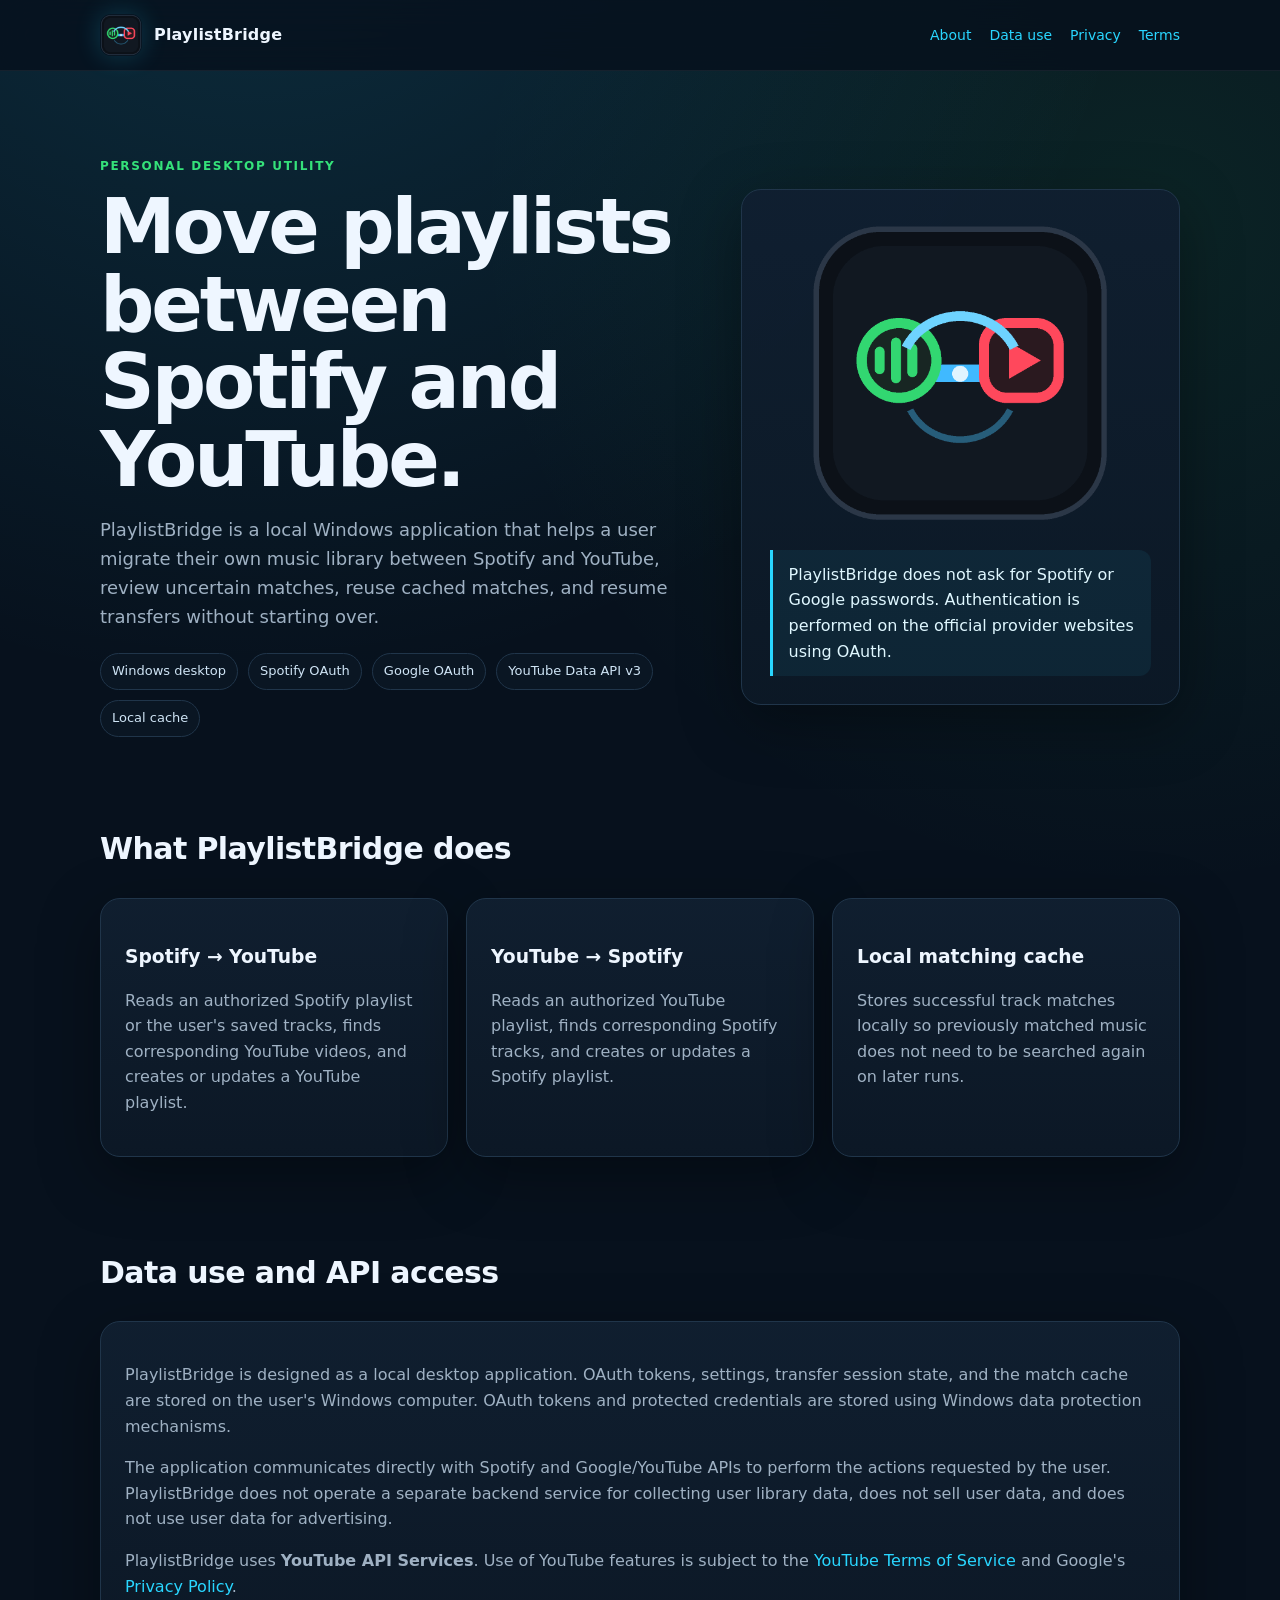
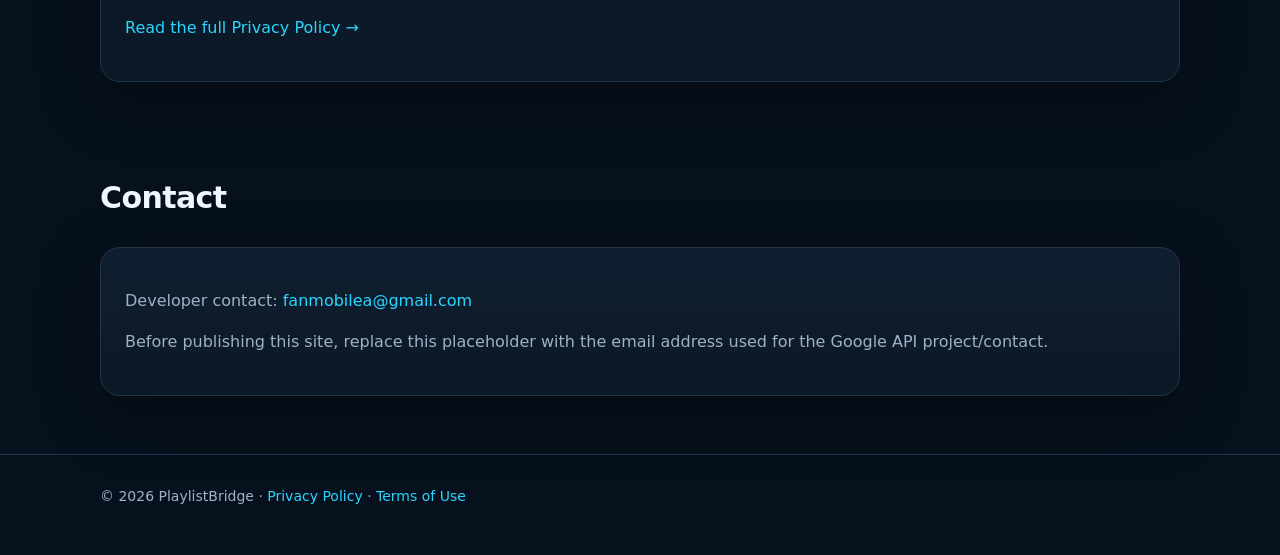
==== index.html @ d4a96038 "Add files via upload" ====
<!doctype html>
<html lang="en">
<head>
  <meta charset="utf-8">
  <meta name="viewport" content="width=device-width, initial-scale=1">
  <meta name="description" content="PlaylistBridge is a personal Windows desktop application for transferring music playlists between Spotify and YouTube.">
  <title>PlaylistBridge</title>
  <link rel="icon" href="assets/playlistbridge.png">
  <link rel="stylesheet" href="styles.css">
</head>
<body>
<header>
  <div class="wrap">
    <nav>
      <a class="brand" href="./"><img src="assets/playlistbridge.png" alt="PlaylistBridge icon"><span>PlaylistBridge</span></a>
      <div class="links"><a href="#about">About</a><a href="#privacy">Data use</a><a href="privacy.html">Privacy</a><a href="terms.html">Terms</a></div>
    </nav>
  </div>
</header>
<main>
  <div class="wrap hero">
    <div>
      <div class="kicker">Personal desktop utility</div>
      <h1>Move playlists between Spotify and YouTube.</h1>
      <p class="lead">PlaylistBridge is a local Windows application that helps a user migrate their own music library between Spotify and YouTube, review uncertain matches, reuse cached matches, and resume transfers without starting over.</p>
      <div class="badges"><span class="badge">Windows desktop</span><span class="badge">Spotify OAuth</span><span class="badge">Google OAuth</span><span class="badge">YouTube Data API v3</span><span class="badge">Local cache</span></div>
    </div>
    <div class="hero-card">
      <img src="assets/playlistbridge.png" alt="PlaylistBridge application icon">
      <div class="notice">PlaylistBridge does not ask for Spotify or Google passwords. Authentication is performed on the official provider websites using OAuth.</div>
    </div>
  </div>

  <section id="about">
    <div class="wrap">
      <h2>What PlaylistBridge does</h2>
      <div class="grid">
        <article class="card"><h3>Spotify → YouTube</h3><p>Reads an authorized Spotify playlist or the user's saved tracks, finds corresponding YouTube videos, and creates or updates a YouTube playlist.</p></article>
        <article class="card"><h3>YouTube → Spotify</h3><p>Reads an authorized YouTube playlist, finds corresponding Spotify tracks, and creates or updates a Spotify playlist.</p></article>
        <article class="card"><h3>Local matching cache</h3><p>Stores successful track matches locally so previously matched music does not need to be searched again on later runs.</p></article>
      </div>
    </div>
  </section>

  <section id="privacy">
    <div class="wrap">
      <h2>Data use and API access</h2>
      <div class="card">
        <p>PlaylistBridge is designed as a local desktop application. OAuth tokens, settings, transfer session state, and the match cache are stored on the user's Windows computer. OAuth tokens and protected credentials are stored using Windows data protection mechanisms.</p>
        <p>The application communicates directly with Spotify and Google/YouTube APIs to perform the actions requested by the user. PlaylistBridge does not operate a separate backend service for collecting user library data, does not sell user data, and does not use user data for advertising.</p>
        <p>PlaylistBridge uses <strong>YouTube API Services</strong>. Use of YouTube features is subject to the <a href="https://www.youtube.com/t/terms" rel="noopener noreferrer">YouTube Terms of Service</a> and Google's <a href="https://policies.google.com/privacy" rel="noopener noreferrer">Privacy Policy</a>.</p>
        <p><a href="privacy.html">Read the full Privacy Policy →</a></p>
      </div>
    </div>
  </section>

  <section>
    <div class="wrap">
      <h2>Contact</h2>
      <div class="card">
        <p>Developer contact: <a href="mailto:fanmobilea@gmail.com">fanmobilea@gmail.com</a></p>
        <p class="muted">Before publishing this site, replace this placeholder with the email address used for the Google API project/contact.</p>
      </div>
    </div>
  </section>
</main>
<footer><div class="wrap">© 2026 PlaylistBridge · <a href="privacy.html">Privacy Policy</a> · <a href="terms.html">Terms of Use</a></div></footer>
</body>
</html>
---- styles.css ----
:root {
  color-scheme: dark;
  --bg: #07111d;
  --panel: #0c1826;
  --panel2: #101f30;
  --text: #eef6ff;
  --muted: #9fb1c3;
  --line: #20354a;
  --accent: #29d6ff;
  --green: #35e27a;
  --red: #ff5b67;
  --shadow: 0 18px 60px rgba(0,0,0,.35);
}
* { box-sizing: border-box; }
html { scroll-behavior: smooth; }
body {
  margin: 0;
  font-family: Inter, ui-sans-serif, system-ui, -apple-system, "Segoe UI", Arial, sans-serif;
  background:
    radial-gradient(circle at 20% -10%, rgba(41,214,255,.16), transparent 35%),
    radial-gradient(circle at 90% 10%, rgba(53,226,122,.09), transparent 30%),
    var(--bg);
  color: var(--text);
  line-height: 1.6;
}
a { color: var(--accent); text-decoration: none; }
a:hover { text-decoration: underline; }
.wrap { width: min(1080px, calc(100% - 32px)); margin: 0 auto; }
header {
  position: sticky; top: 0; z-index: 10;
  background: rgba(7,17,29,.82);
  backdrop-filter: blur(18px);
  border-bottom: 1px solid rgba(255,255,255,.06);
}
nav { display:flex; align-items:center; justify-content:space-between; min-height:70px; gap:20px; }
.brand { display:flex; align-items:center; gap:12px; font-weight:800; letter-spacing:.2px; color:var(--text); }
.brand img { width:42px; height:42px; border-radius:11px; box-shadow: 0 0 26px rgba(41,214,255,.2); }
.links { display:flex; flex-wrap:wrap; gap:18px; font-size:14px; }
.hero { padding: 86px 0 54px; display:grid; grid-template-columns: 1.15fr .85fr; gap:46px; align-items:center; }
.kicker { color:var(--green); font-weight:700; text-transform:uppercase; letter-spacing:.14em; font-size:12px; }
h1 { font-size: clamp(42px, 7vw, 76px); line-height:1.02; margin: 12px 0 18px; letter-spacing:-.04em; }
h2 { margin-top:0; font-size:30px; letter-spacing:-.02em; }
h3 { margin-bottom:6px; }
.lead { color:var(--muted); font-size:18px; max-width:720px; }
.hero-card, .card {
  background: linear-gradient(180deg, rgba(16,31,48,.96), rgba(12,24,38,.96));
  border:1px solid var(--line); border-radius:20px; box-shadow:var(--shadow);
}
.hero-card { padding:28px; }
.hero-card img { width:100%; max-width:310px; display:block; margin:0 auto 22px; border-radius:24px; }
.badges { display:flex; flex-wrap:wrap; gap:10px; margin-top:22px; }
.badge { padding:7px 11px; border:1px solid var(--line); background:#0a1623; border-radius:999px; color:#cfe4f5; font-size:13px; }
section { padding: 34px 0 58px; }
.grid { display:grid; grid-template-columns:repeat(3,1fr); gap:18px; }
.card { padding:24px; }
.card p, .muted { color:var(--muted); }
.notice { border-left:3px solid var(--accent); padding:12px 16px; background:rgba(41,214,255,.07); border-radius:0 12px 12px 0; color:#dff7ff; }
ul { padding-left:22px; }
footer { border-top:1px solid var(--line); color:var(--muted); padding:30px 0 48px; font-size:14px; }
.page { padding: 58px 0 72px; }
.page .content { max-width:850px; }
.page h1 { font-size:48px; }
.meta { color:var(--muted); font-size:14px; margin-bottom:34px; }
code { color:#d7f6ff; background:#0a1623; border:1px solid var(--line); padding:2px 6px; border-radius:6px; }
@media (max-width: 820px) {
  .hero { grid-template-columns:1fr; padding-top:56px; }
  .grid { grid-template-columns:1fr; }
  .links { gap:12px; }
}
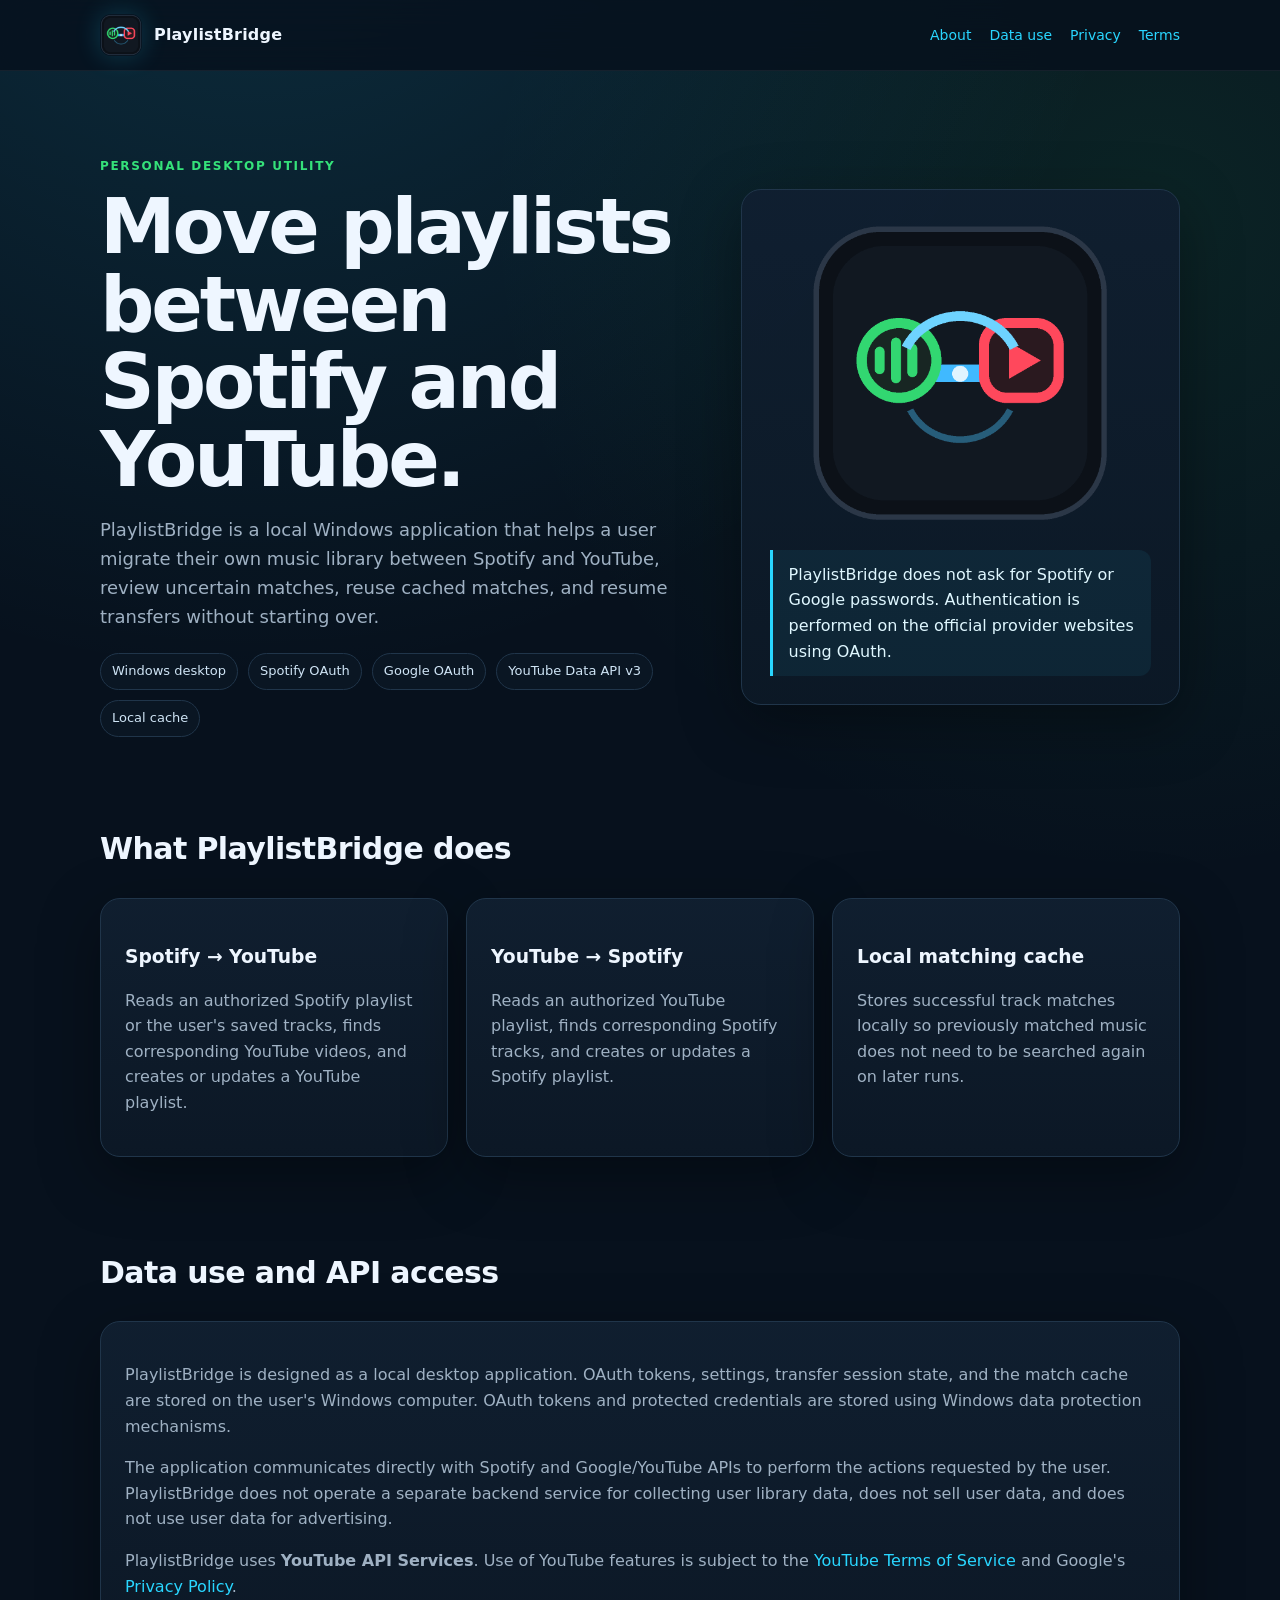
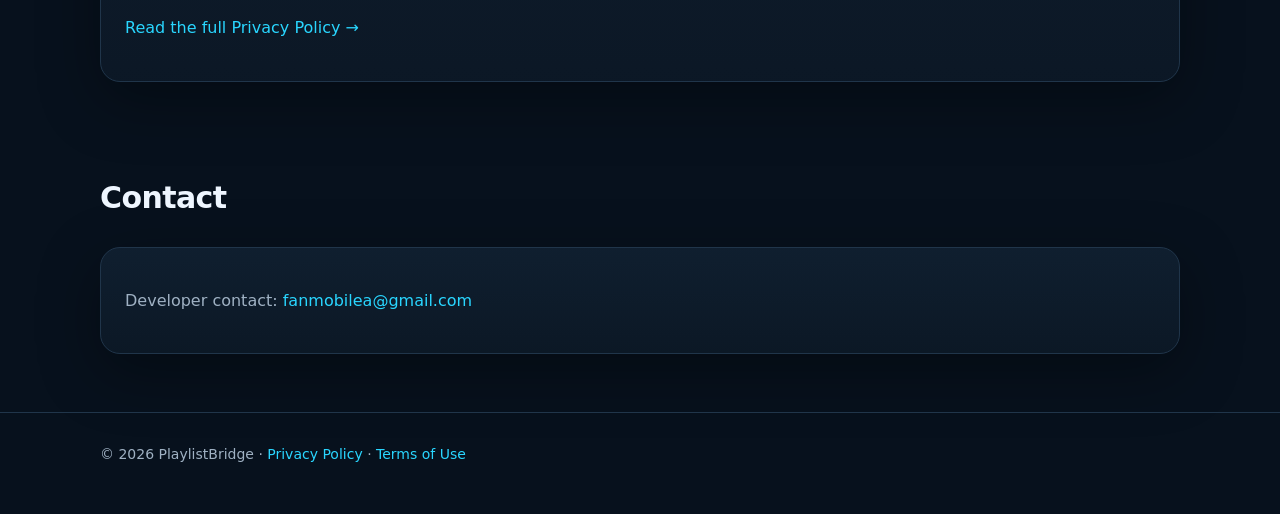
==== commit 2df96c4b: "Update site" ====
--- a/index.html
+++ b/index.html
@@ -59,7 +59,6 @@
       <h2>Contact</h2>
       <div class="card">
         <p>Developer contact: <a href="mailto:fanmobilea@gmail.com">fanmobilea@gmail.com</a></p>
-        <p class="muted">Before publishing this site, replace this placeholder with the email address used for the Google API project/contact.</p>
       </div>
     </div>
   </section>
@@ -67,4 +66,3 @@
 <footer><div class="wrap">© 2026 PlaylistBridge · <a href="privacy.html">Privacy Policy</a> · <a href="terms.html">Terms of Use</a></div></footer>
 </body>
 </html>
-
